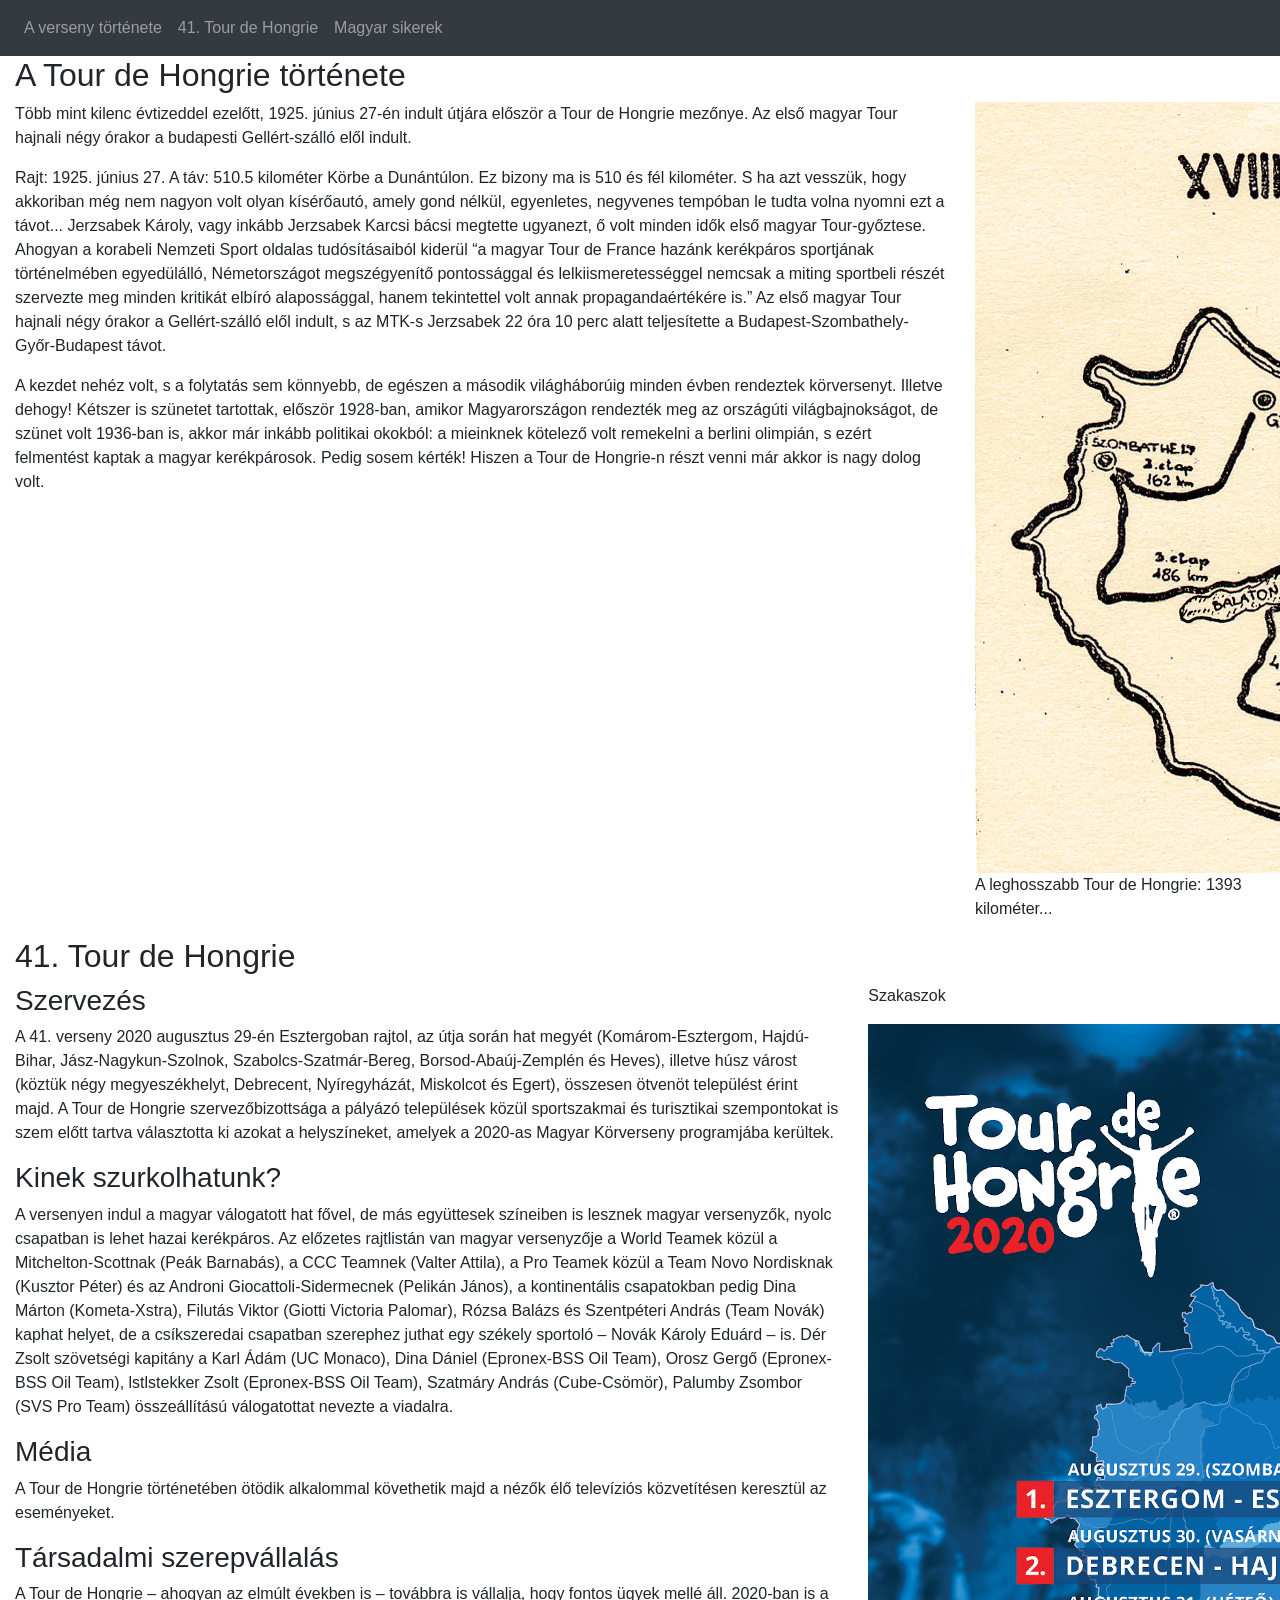
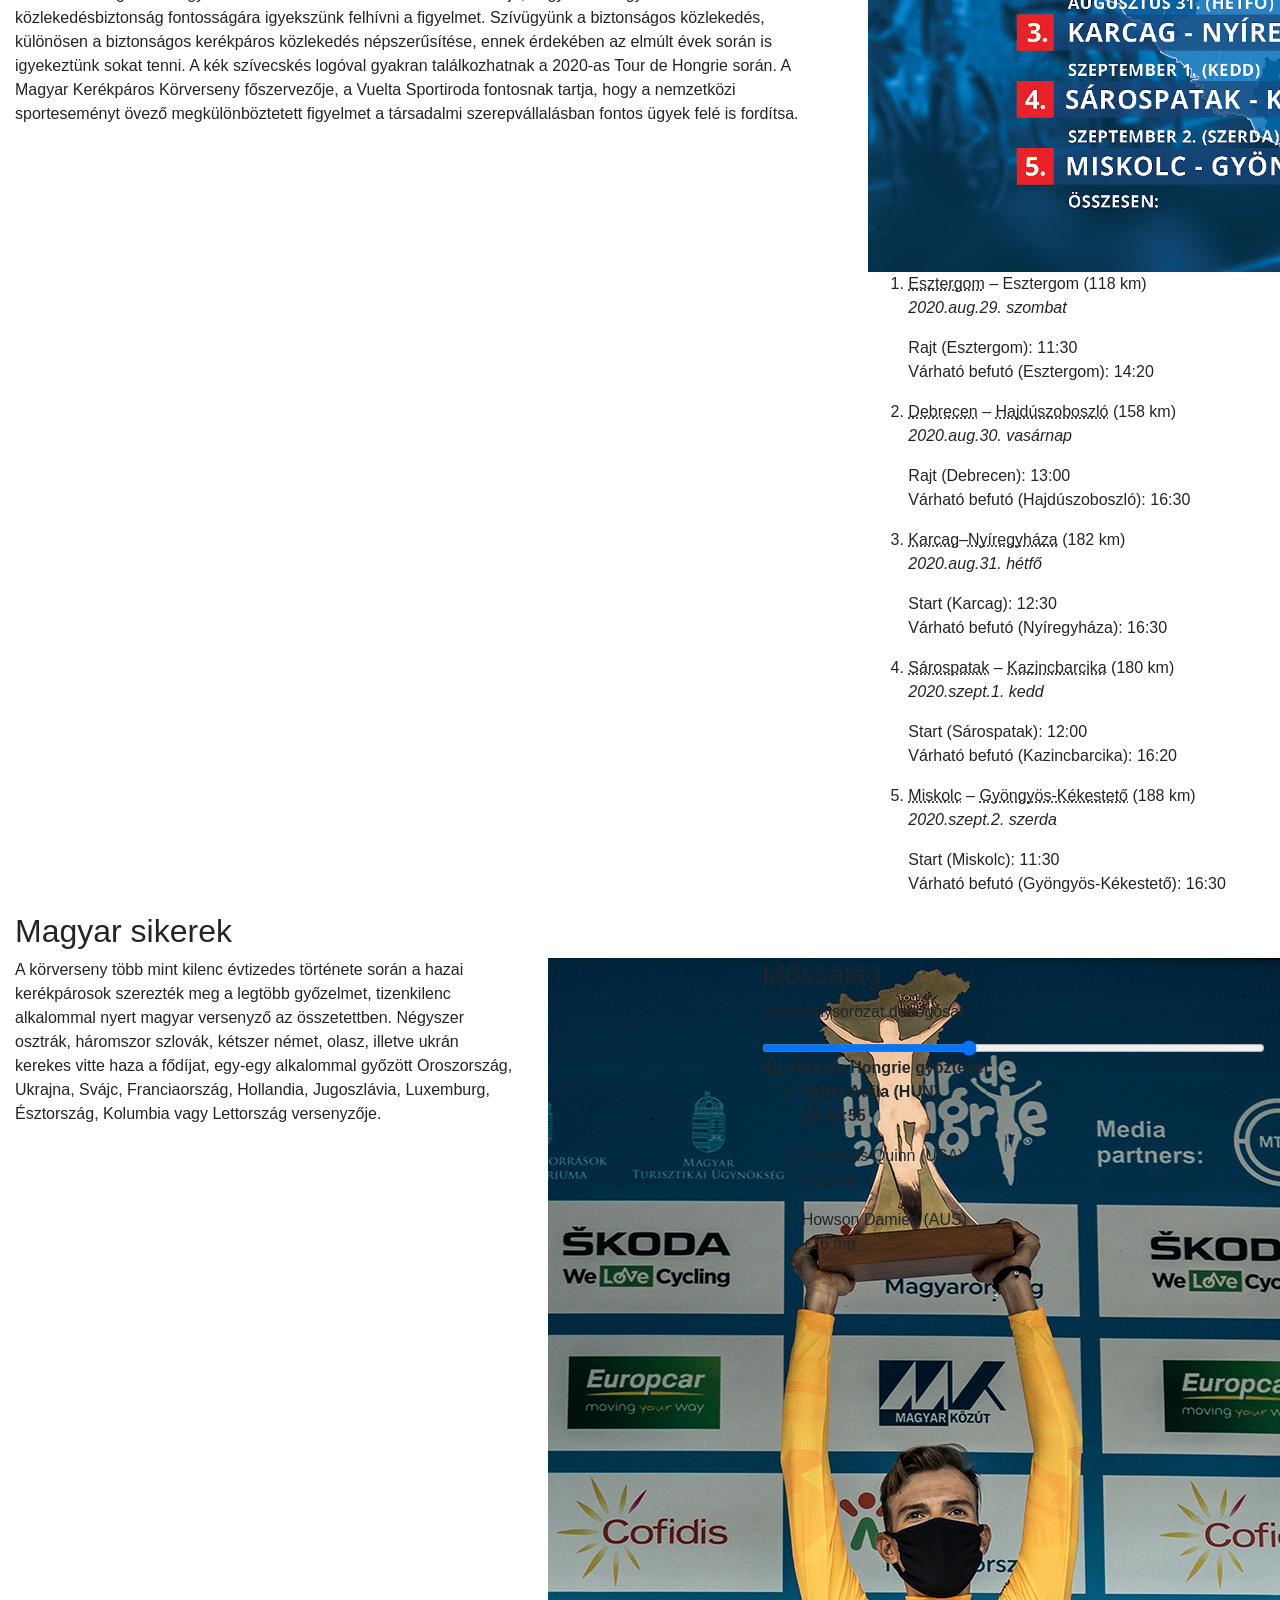
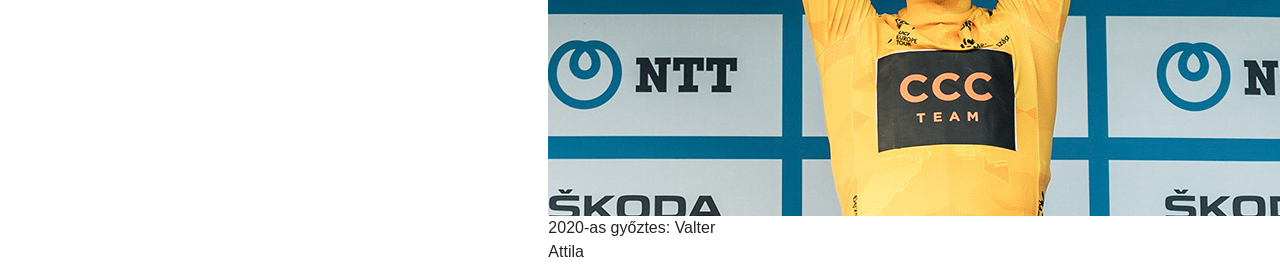
==== tourdehongrie.html @ 37aa9d4c "init" ====
<!DOCTYPE html>
<html>
<head>
  <meta name="viewport" content="width=device-width, initial-scale=1">
  <link rel="stylesheet" href="bootstrap.min.css">
  <script src="jquery.min.js"></script>
  <script src="popper.min.js"></script>
  <script src="bootstrap.min.js"></script>  
</head>

<body>
<nav class="navbar navbar-expand-sm bg-dark navbar-dark sticky-top">
  <ul class="navbar-nav">
    <li class="nav-item">
      <a class="nav-link" href="#tortenet">A verseny története</a>
    </li>
    <li class="nav-item">
      <a class="nav-link" href="#ev2020">41. Tour de Hongrie</a>
    </li>
    <li class="nav-item">
      <a class="nav-link" href="#sikereink">Magyar sikerek</a>
    </li> 
  </ul>
</nav>

<div class="container-fluid">
  <h2 class="display-5" id="tortenet">A Tour de Hongrie története</h2>
  <div class="row">    
    <div class="col-lg-8 col-xl-9">      
      <p>Több mint kilenc évtizeddel ezelőtt, 1925. június 27-én indult útjára először a Tour de Hongrie mezőnye. Az első magyar Tour hajnali négy órakor a budapesti Gellért-szálló elől indult.</p>
      <p>Rajt: 1925. június 27. A táv: 510.5 kilométer Körbe a Dunántúlon. Ez bizony ma is 510 és fél kilométer. S ha azt vesszük, hogy akkoriban még nem nagyon volt olyan kísérőautó, amely gond nélkül, egyenletes, negyvenes tempóban le tudta volna nyomni ezt a távot... Jerzsabek Károly, vagy inkább Jerzsabek Karcsi bácsi megtette ugyanezt, ő volt minden idők első magyar Tour-győztese. Ahogyan a korabeli Nemzeti Sport oldalas tudósításaiból kiderül <q>a magyar Tour de France hazánk kerékpáros sportjának történelmében egyedülálló, Németországot megszégyenítő pontossággal és lelkiismeretességgel nemcsak a miting sportbeli részét szervezte meg minden kritikát elbíró alapossággal, hanem tekintettel volt annak propagandaértékére is.</q> Az első magyar Tour hajnali négy órakor a Gellért-szálló elől indult, s az MTK-s Jerzsabek 22 óra 10 perc alatt teljesítette a Budapest-Szombathely-Győr-Budapest távot.</p>
      <p>A kezdet nehéz volt, s a folytatás sem könnyebb, de egészen a második világháborúig minden évben rendeztek körversenyt. Illetve dehogy! Kétszer is szünetet tartottak, először 1928-ban, amikor Magyarországon rendezték meg az országúti világbajnokságot, de szünet volt 1936-ban is, akkor már inkább politikai okokból: a mieinknek kötelező volt remekelni a berlini olimpián, s ezért felmentést kaptak a magyar kerékpárosok. Pedig sosem kérték! Hiszen a Tour de Hongrie-n részt venni már akkor is nagy dolog volt.</p>
    </div>
    <div class="col-lg-4 col-xl-3">
      <img src="kepek/1962.jpg" class="kiskep" alt="A leghosszabb verseny útvonala" title="A leghosszabb verseny útvonala">
      <p class="kepfelirat">A leghosszabb Tour de Hongrie: 1393 kilométer...</p>
      <!--Kép helye-->
    </div>
  </div>
  
  <h2 class="display-5" id="ev2020">41. Tour de Hongrie</h2>
  <div class="row">  
    <div class="col-lg-7 col-xl-8">
      <h3>Szervezés</h3>
      <p>A 41. verseny 2020 augusztus 29-én Esztergoban rajtol, az útja során hat megyét (Komárom-Esztergom, Hajdú-Bihar, Jász-Nagykun-Szolnok, Szabolcs-Szatmár-Bereg, Borsod-Abaúj-Zemplén és Heves), illetve húsz várost (köztük négy megyeszékhelyt, Debrecent, Nyíregyházát, Miskolcot és Egert), összesen ötvenöt települést érint majd. A Tour de Hongrie szervezőbizottsága a pályázó települések közül sportszakmai és turisztikai szempontokat is szem előtt tartva választotta ki azokat a helyszíneket, amelyek a 2020-as Magyar Körverseny programjába kerültek.</p>
      <h3>Kinek szurkolhatunk?</h3>
      <p>A versenyen indul a magyar válogatott hat fővel, de más együttesek színeiben is lesznek magyar versenyzők, nyolc csapatban is lehet hazai kerékpáros. Az előzetes rajtlistán van magyar versenyzője a World Teamek közül a Mitchelton-Scottnak (Peák Barnabás), a CCC Teamnek (Valter Attila), a Pro Teamek közül a Team Novo Nordisknak (Kusztor Péter) és az Androni Giocattoli-Sidermecnek (Pelikán János), a kontinentális csapatokban pedig Dina Márton (Kometa-Xstra), Filutás Viktor (Giotti Victoria Palomar), Rózsa Balázs és Szentpéteri András (Team Novák) kaphat helyet, de a csíkszeredai csapatban szerephez juthat egy székely sportoló – Novák Károly Eduárd – is. Dér Zsolt szövetségi kapitány a Karl Ádám (UC Monaco), Dina Dániel (Epronex-BSS Oil Team), Orosz Gergő (Epronex-BSS Oil Team), lstlstekker Zsolt (Epronex-BSS Oil Team), Szatmáry András (Cube-Csömör), Palumby Zsombor (SVS Pro Team) összeállítású válogatottat nevezte a viadalra.</p>
      <h3>Média</h3>
      <p>A Tour de Hongrie történetében ötödik alkalommal követhetik majd a nézők élő televíziós közvetítésen keresztül az eseményeket.</p>
      <!--A versenysorozat YouTube csatornáján évekre visszamenőleg számos videó megtekinthető az érdeklődők és a nosztalgiára vágyók számára.-->
      <h3>Társadalmi szerepvállalás</h3>
      <p>A Tour de Hongrie – ahogyan az elmúlt években is – továbbra is vállalja, hogy fontos ügyek mellé áll. 2020-ban is a közlekedésbiztonság fontosságára igyekszünk felhívni a figyelmet. Szívügyünk a biztonságos közlekedés, különösen a biztonságos kerékpáros közlekedés népszerűsítése, ennek érdekében az elmúlt évek során is igyekeztünk sokat tenni. A kék szívecskés logóval gyakran találkozhatnak a 2020-as Tour de Hongrie során. A Magyar Kerékpáros Körverseny főszervezője, a Vuelta Sportiroda fontosnak tartja, hogy a nemzetközi sporteseményt övező megkülönböztetett figyelmet a társadalmi szerepvállalásban fontos ügyek felé is fordítsa.</p>      
    </div>    
    <div class="col-lg-5 col-xl-4">
      <p>Szakaszok</p>
      <img src="kepek/2020szakaszok.jpg" class="kiskep" alt="A 2020-as verseny szakaszai" title="A 2020-as verseny szakaszai">
      <ol class="szakasz">
        <li>
          <p><abbr title="Esztergom az Árpád kori Magyarország fővárosa, Szent István szülővárosa, a magyar katolikus egyház központja, Esztergom napjainkban a turizmus egyik fontos célpontja. Tavaly új helyszín volt a Tour de Hongrie történetében, hiszen a Magyar Kerékpáros Körverseny mezőnye korábban még sosem járt a Duna parti városban. Akkor az olasz Manuel Belletti ünnepelt szakaszgyőzelmet a Bazilika előtt, 2020-ban innen rajtol a 41. Tour de Hongrie.">Esztergom</abbr> – Esztergom (118 km)<br>
          <i>2020.aug.29. szombat</i></p>
          <p>Rajt (Esztergom): 11:30<br>
          Várható befutó (Esztergom): 14:20</p>
        </li>
        <li>
          <p><abbr title="Több mint két évtizednyi szünet után tér vissza a Tour de Hongrie a Cívis városba, pedig Debrecen mindig is fontos állomása volt a Magyar Körversenynek: először kilencvennégy esztendeje, 1926-ban ért itt célba a mezőny, s az esemény története során már huszonnégy alkalommal volt rajt vagy befutó helyszíne az ország második legnépesebb települése.">Debrecen</abbr> – <abbr title="A városban – amely a kereskedelmi szálláshelyeken eltöltött vendégéjszakák tekintetében hazánk harmadik legnépszerűbb települése – korábban is fontos közlekedési eszköz volt a kerékpár, de az elmúlt két évben már befutó házigazdája volt Magyarország legnagyobb termálvizű fürdőhelye: 2018-ban az ukrán Bratascsuk, tavaly a cseh Kankovsky emelhette a magasba a karjait Hajdúszoboszlón.">Hajdúszoboszló</abbr> (158 km)<br>
          <i>2020.aug.30. vasárnap</i></p>
          <p>Rajt (Debrecen): 13:00<br>
          Várható befutó (Hajdúszoboszló): 16:30</p>
        </li>
        <li>
          <p><abbr title="Karcag, a Nagykunság fővárosa nagyon büszke hagyományaira – a múlt értékeit nemcsak őrzik, hanem együtt is élnek velük. A Tour de Hongrie jó lehetőség arra, hogy a karcagiak megmutassák magukat a világnak. A város már kilencedik alkalommal lesz induló vagy érkező állomása a Magyar Körversenynek.">Karcag</abbr>–<abbr title="Huszonöt esztendeje, 1995-ben járt legutóbb Nyíregyházán a Tour de Hongrie mezőnye: a rendszerváltás utáni harmadik Magyar Körversenyen az orosz Szergej Ivanov viselte a szabolcsi fővárosban is az összetett legjobbjának járó színes mezt – amely akkoriban a főszponzor miatt pirosban pompázott. Nyíregyháza eddig öt alkalommal volt a Tour rajt vagy célállomása.">Nyíregyháza</abbr> (182 km)<br>
          <i>2020.aug.31. hétfő</i></p>
          <p>Start (Karcag): 12:30<br>
          Várható befutó (Nyíregyháza): 16:30</p>
        </li>
        <li>
          <p><abbr title="Már több alkalommal is áthaladt Sárospatakon a Tour de Hongrie színes karavánja, de a rangos észak-magyarországi iskolaváros először lesz a Magyar Körverseny rajtjának házigazdája. A Bodrog-parti város történelmi nevezetességeivel méltó hátteret ad majd a nemzetközi kerékpárverseny harmadik szakaszának megkezdéséhez.">Sárospatak</abbr> – <abbr title="Kazincbarcikán 2006-ban és 2007-ben is megfordult a Magyar Körverseny mezőnye, 2018-ban pedig igen fontos helyszín volt a Tour de Hongrie történetében, a mezőny a színek városában fejezte be a Magyar Körversenyt. A szakaszgyőzelmet a német Holler szerezte meg, s itt húzhatta fel végleg a sárga trikót az olasz Manuel Belletti. Tavaly a Kazincbarcikáról rajtoló szakaszon magyar győztest avattak, Lovassy Krisztián személyében.">Kazincbarcika</abbr> (180 km)<br>
          <i>2020.szept.1. kedd</i></p>
          <p>Start (Sárospatak): 12:00<br>
          Várható befutó (Kazincbarcika): 16:20</p>
        </li>
        <li>
          <p><abbr title="A borsodi főváros a Tour de Hongrie történetében rögtön Budapestet követi: kilenc évtized alatt összesen harminckét alkalommal volt rajt vagy befutó helyszíne Miskolc! Először 1926-ban járt itt a Magyar Körverseny mezőnye, a jubileumi, harmincadik látogatásra 2017-ben került sor. Tavaly a későbbi összetett győztes, a lett Krists Neilands diadalát ünnepelhette a miskolci közönség.">Miskolc</abbr> – <abbr title="A Tour de Hongrie történetében tizedszer lesz hegyibefutó, de először ér véget a viadal hazánk legmagasabb pontján, a Kékestetőn. A hegytetőig vezető, nagyjából tizennyolc kilométer hosszú, helyenként tíz százalékot is meghaladó meredekségű emelkedő szinte minden alkalommal döntő befolyással bírt az összetett verseny végeredményére, tavaly is itt védte meg sárga trikóját Neilands két remeklő magyar fiatal, Dina Márton és Valter Attila előtt.">Gyöngyös-Kékestető</abbr> (188 km)<br>
          <i>2020.szept.2. szerda</i></p>
          <p>Start (Miskolc): 11:30<br>
          Várható befutó (Gyöngyös-Kékestető): 16:30</p>
        </li>
      </ol>
    </div>    
  </div>

  <h2 class="display-5" id="sikereink">Magyar sikerek</h2> 
  <div class="row">  
    <div class="col-lg-5">
      <p>A körverseny több mint kilenc évtizedes története során a hazai kerékpárosok szerezték meg a legtöbb győzelmet, tizenkilenc alkalommal nyert magyar versenyző az összetettben. Négyszer osztrák, háromszor szlovák, kétszer német, olasz, illetve ukrán kerekes vitte haza a fődíjat, egy-egy alkalommal győzött Oroszország, Ukrajna, Svájc, Franciaország, Hollandia, Jugoszlávia, Luxemburg, Észtország,  Kolumbia vagy Lettország versenyzője.</p>
    </div>
    <div class="col-lg-2">
      <img src="kepek/cimvedo2020.jpg" class="kiskep" alt="Valter Attila címvédő" title="Valter Attila címvédő">
      <p class="kepfelirat">2020-as győztes: Valter Attila</p>
    </div>
    <div class="col-lg-5">
      <h3>Időszalag</h3>
      <form>
        <p>A versenysorozat dobogósai:</p>
        <input type="range" class="form-control-range" id="verseny" value="41">
        <strong><span id="sorszam">41</span>. Tour de Hongrie győztesei:</strong>
        <ol>
          <li><p id="hely1"><strong>Valter Attila (HUN)<br>18:45:55</strong></p></li>
          <li><p id="hely2">Simmons Quinn (USA)<br>+12 mp</p></li>
          <li><p id="hely3">Howson Damien (AUS)<br>+16 mp</p></li>          
        </ol>
      </form>
    </div>    
  </div>

</div>
</body>
</html>

<!-- https://www.youtube.com/channel/UCLsCl72oY5PFU5-xiDWZCog -->
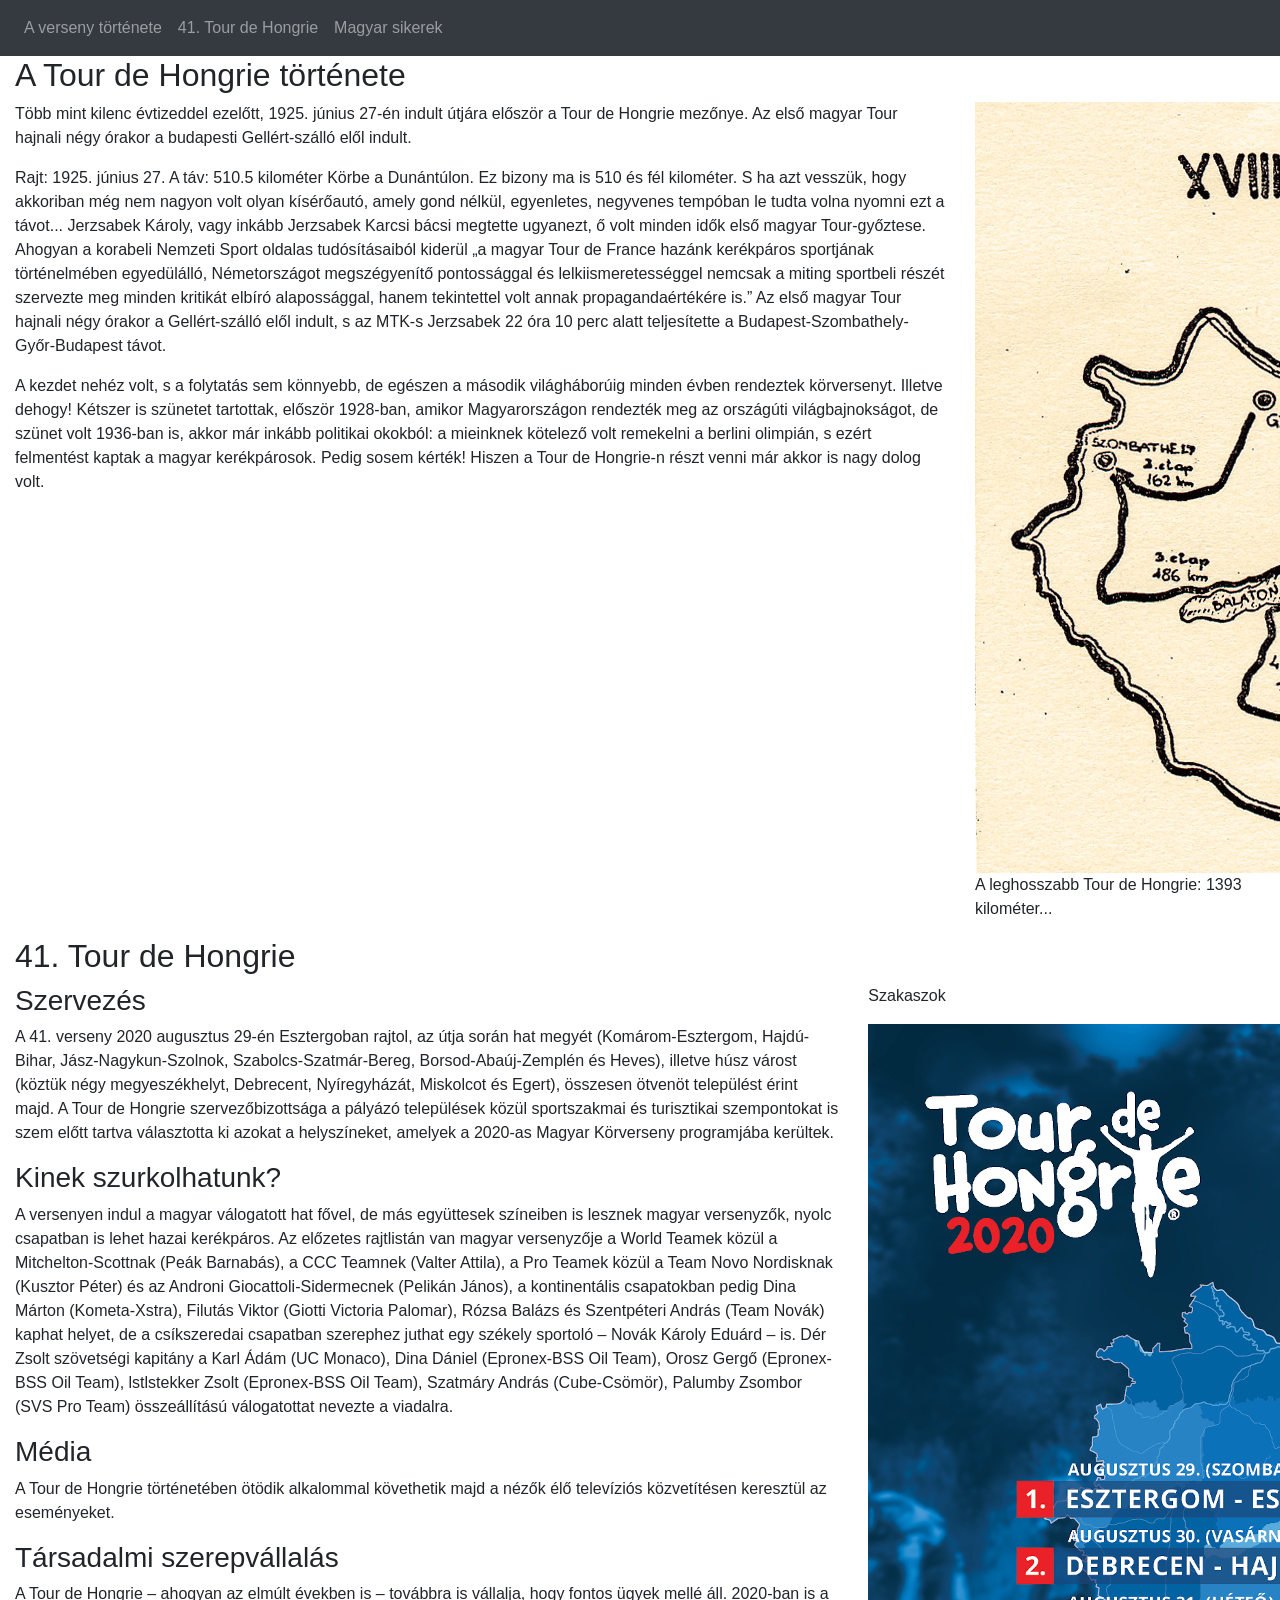
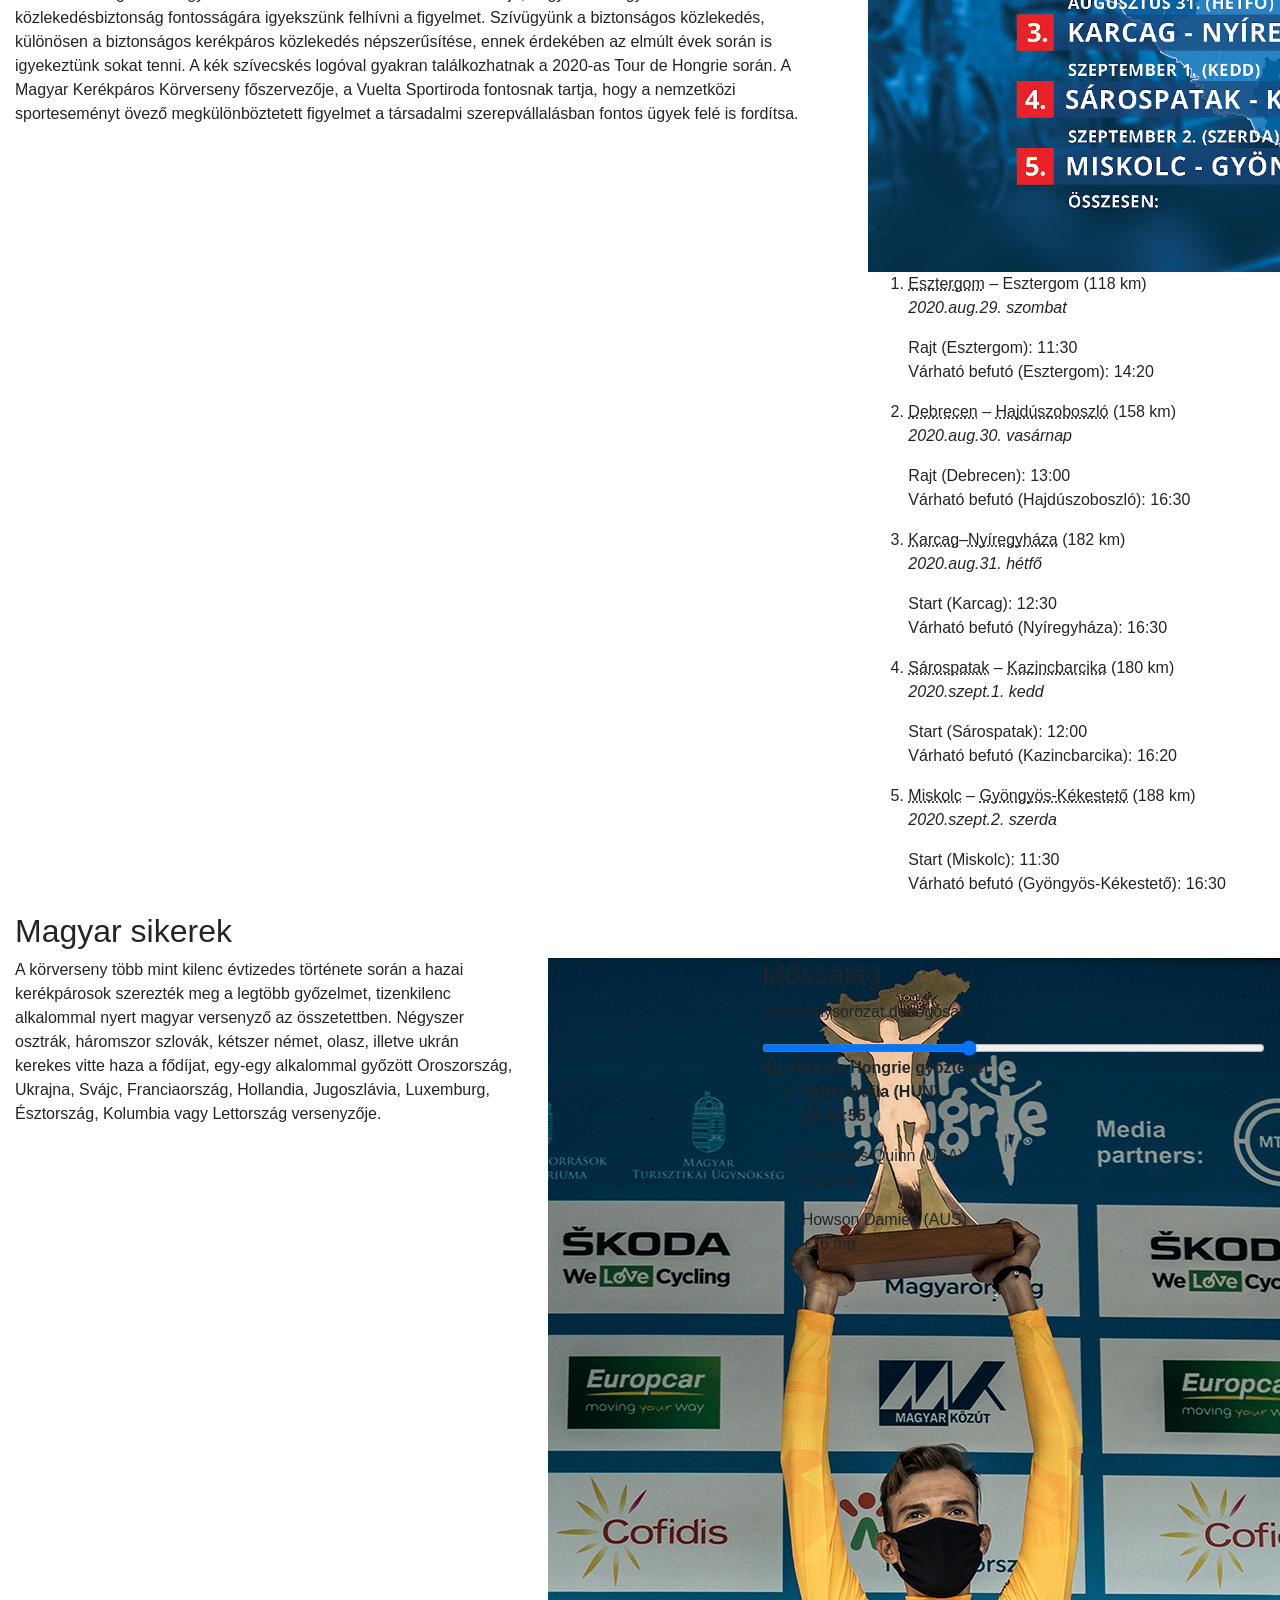
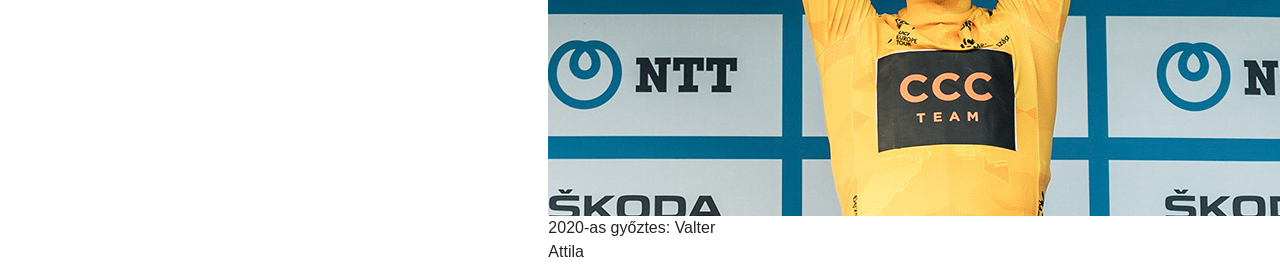
==== commit 9f0755f4: "1." ====
--- a/tourdehongrie.html
+++ b/tourdehongrie.html
@@ -1,11 +1,13 @@
 <!DOCTYPE html>
-<html>
+<html lang="hu">
 <head>
+  <meta charset="UTF-8">
   <meta name="viewport" content="width=device-width, initial-scale=1">
   <link rel="stylesheet" href="bootstrap.min.css">
   <script src="jquery.min.js"></script>
   <script src="popper.min.js"></script>
-  <script src="bootstrap.min.js"></script>  
+  <script src="bootstrap.min.js"></script>
+  <title>Tour de Hongrie</title>  
 </head>
 
 <body>
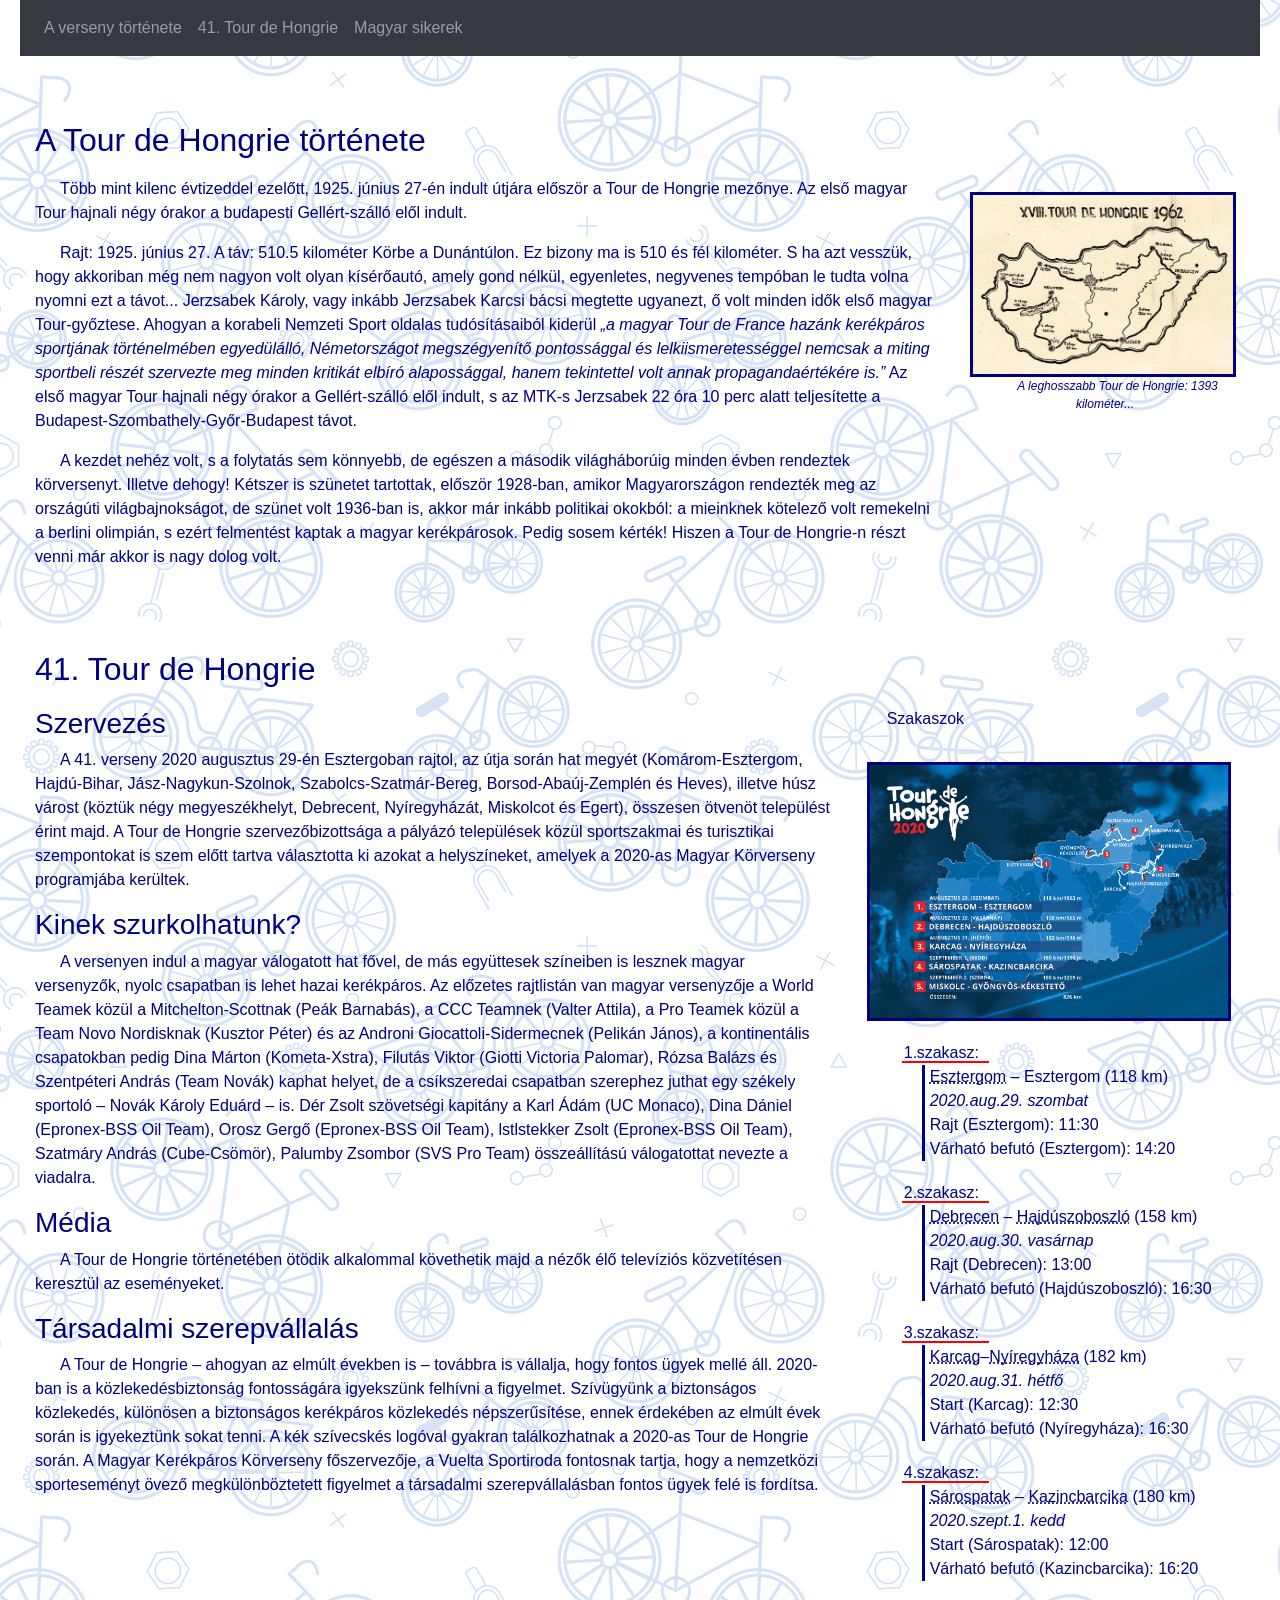
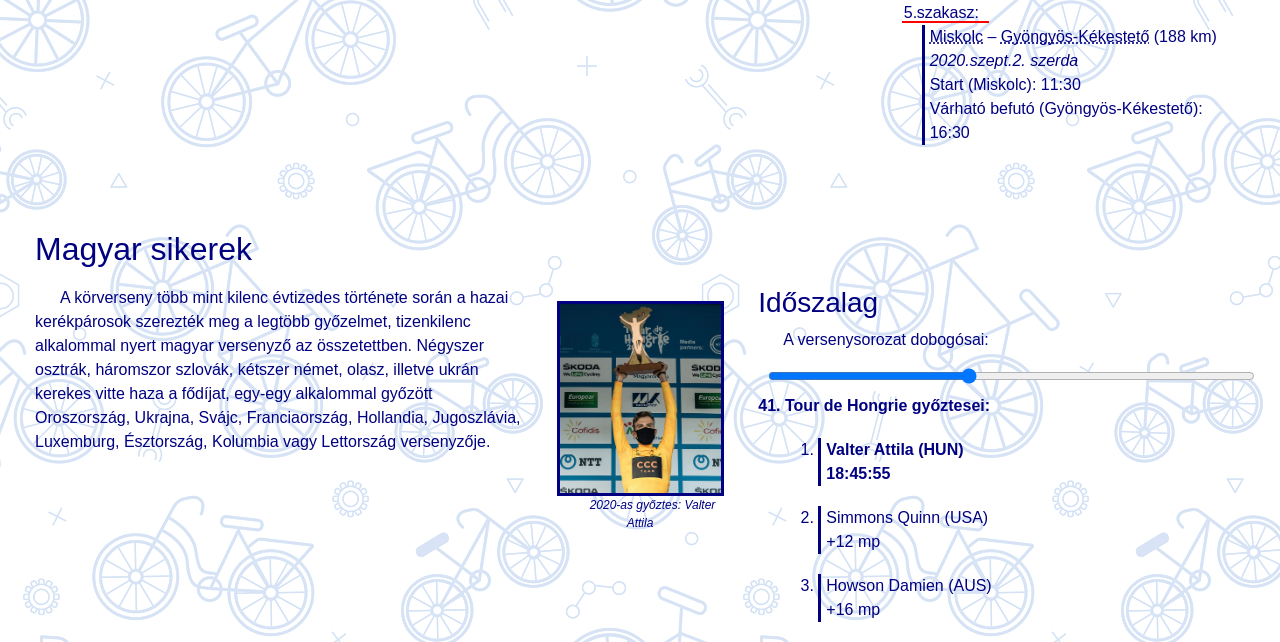
==== commit a65cff57: "2." ====
--- a/tourdehongrie.html
+++ b/tourdehongrie.html
@@ -4,9 +4,11 @@
   <meta charset="UTF-8">
   <meta name="viewport" content="width=device-width, initial-scale=1">
   <link rel="stylesheet" href="bootstrap.min.css">
+  <link rel="stylesheet" href="tdh.css">
   <script src="jquery.min.js"></script>
   <script src="popper.min.js"></script>
   <script src="bootstrap.min.js"></script>
+  <script src="tdh.js"></script>
   <title>Tour de Hongrie</title>  
 </head>
 
--- a/tdh.css
+++ b/tdh.css
@@ -0,0 +1,79 @@
+body{
+    margin: 0px 20px;
+    color: navy;
+    background-image: url('kepek/hatter1.png');
+}
+
+h2{
+    padding: 65px 0px 10px;
+}
+
+p{
+    text-indent: 25px;
+}
+
+li p{
+    text-indent: 0px;
+    padding: 0px;
+    margin: 10px 15px;
+}
+
+.kiskep  {
+    max-width: 95%;
+    padding: 0px;
+    margin: 15px 5px 0px;
+    border: 3px solid navy;
+}
+
+.kepfelirat{
+    font-size: 75%;
+    font-style: italic;
+    padding: 0px;
+    margin: 0px 5px 10px;
+    text-align: center;
+}
+
+ol {
+    margin: 15px 0px;
+}
+
+ol li {
+    margin: 20px;
+}
+
+ol li p{
+    border-left: 3px solid navy;
+    padding: 0px 5px;
+    margin: 0px;
+}
+
+ol.szakasz li:before {
+    content: 'szakasz: ';
+    counter-increment: item;
+    margin-left: -20px;
+    padding-left: 15px;
+    padding-right: 10px;
+    border-bottom: 2px solid red;
+    padding-top: 50px;
+}
+
+ol.helyezes li:before {
+    content: 'hely: ';
+    counter-increment: item;
+    margin-left: -20px;
+    padding-left: 20px;
+    padding-right: 10px;
+    padding-top: 10px;
+}
+
+input[type=range]{
+    margin: 10px;
+}
+
+.row{
+    border-radius: 50px;
+}
+
+q{
+    font-style: italic;
+}
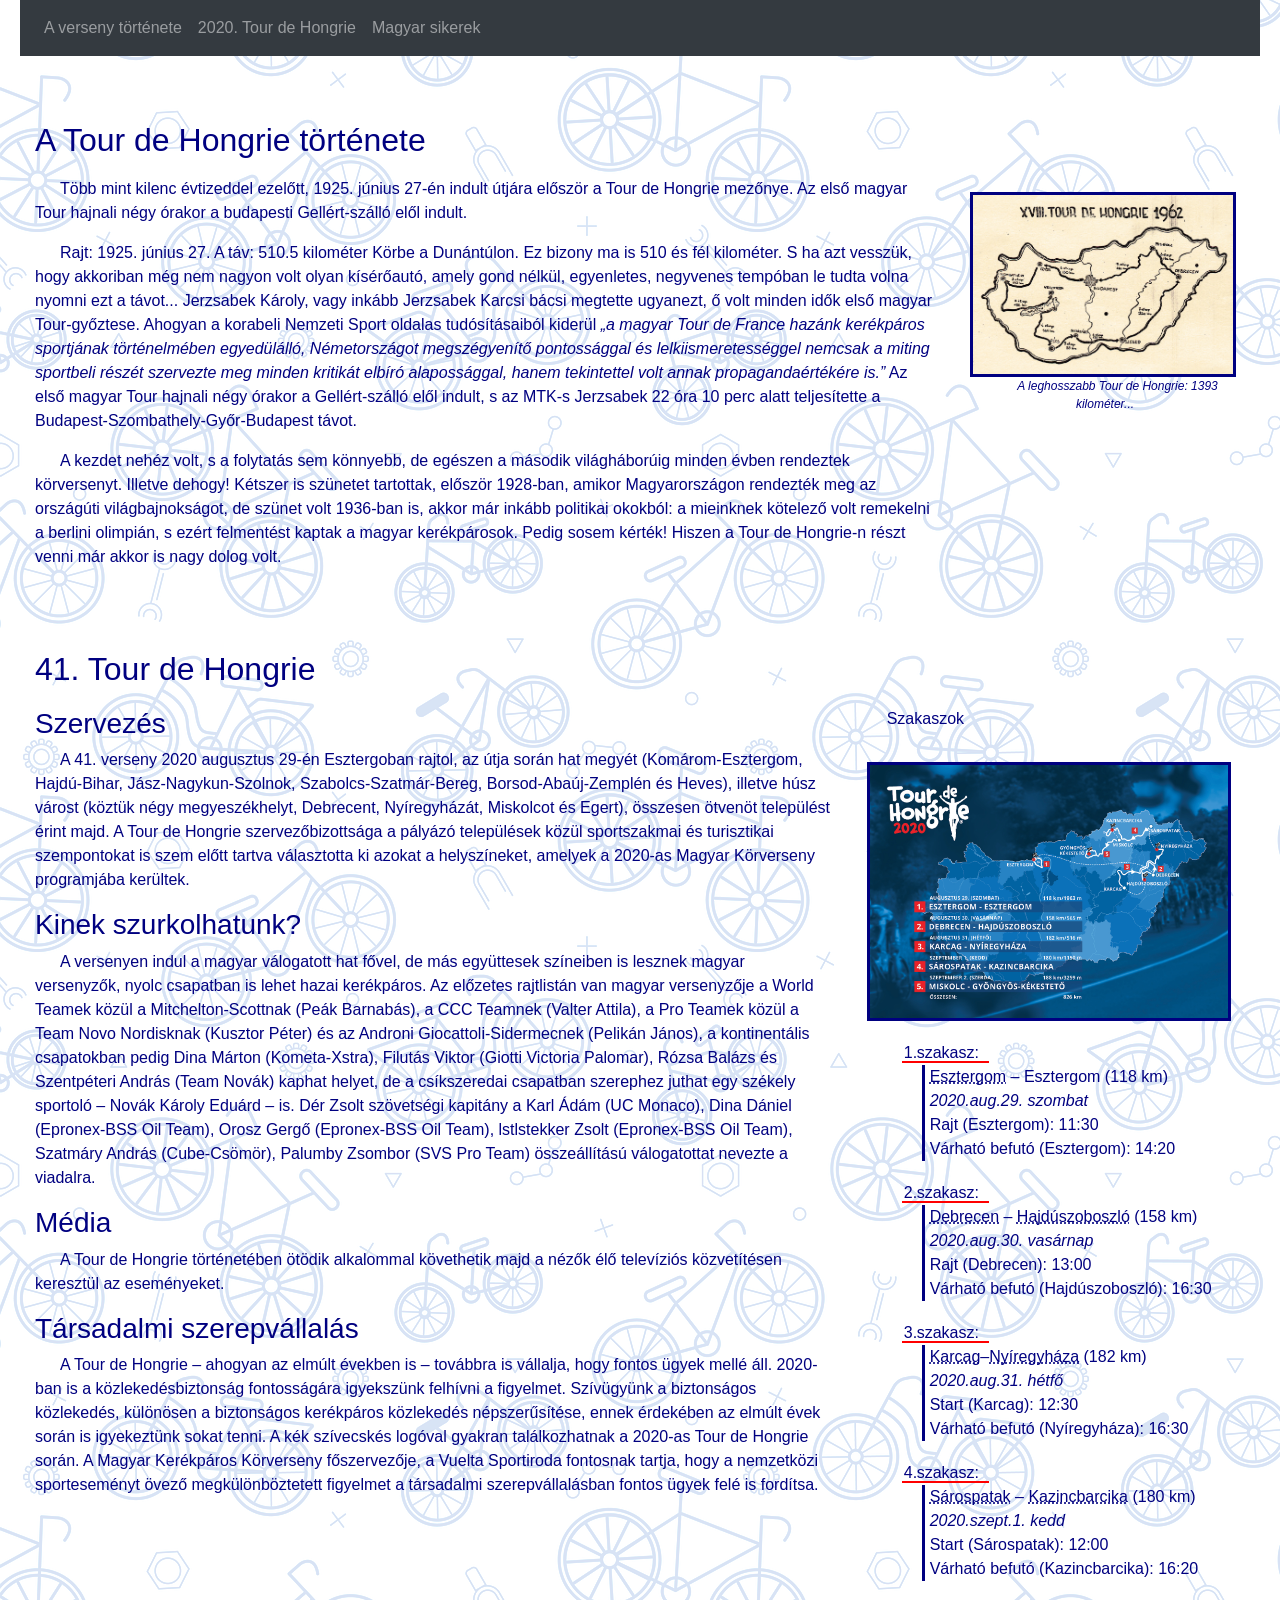
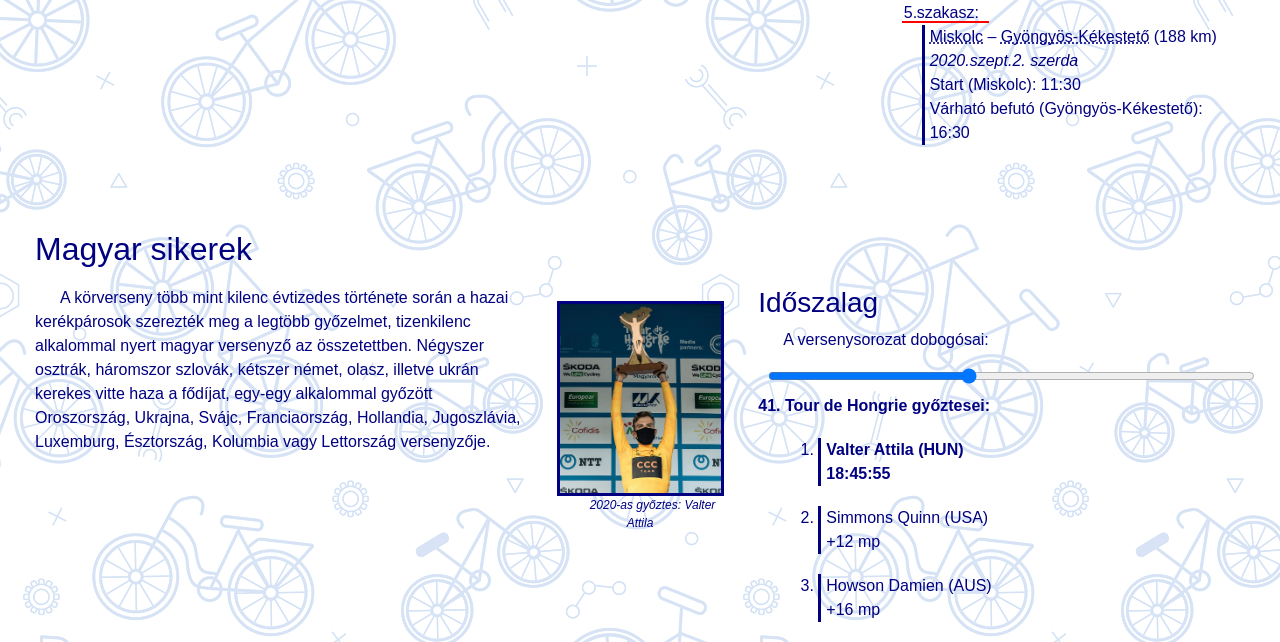
==== commit 294d7703: "3." ====
--- a/tourdehongrie.html
+++ b/tourdehongrie.html
@@ -19,7 +19,7 @@
       <a class="nav-link" href="#tortenet">A verseny története</a>
     </li>
     <li class="nav-item">
-      <a class="nav-link" href="#ev2020">41. Tour de Hongrie</a>
+      <a class="nav-link" href="#ev2020">2020. Tour de Hongrie</a>
     </li>
     <li class="nav-item">
       <a class="nav-link" href="#sikereink">Magyar sikerek</a>
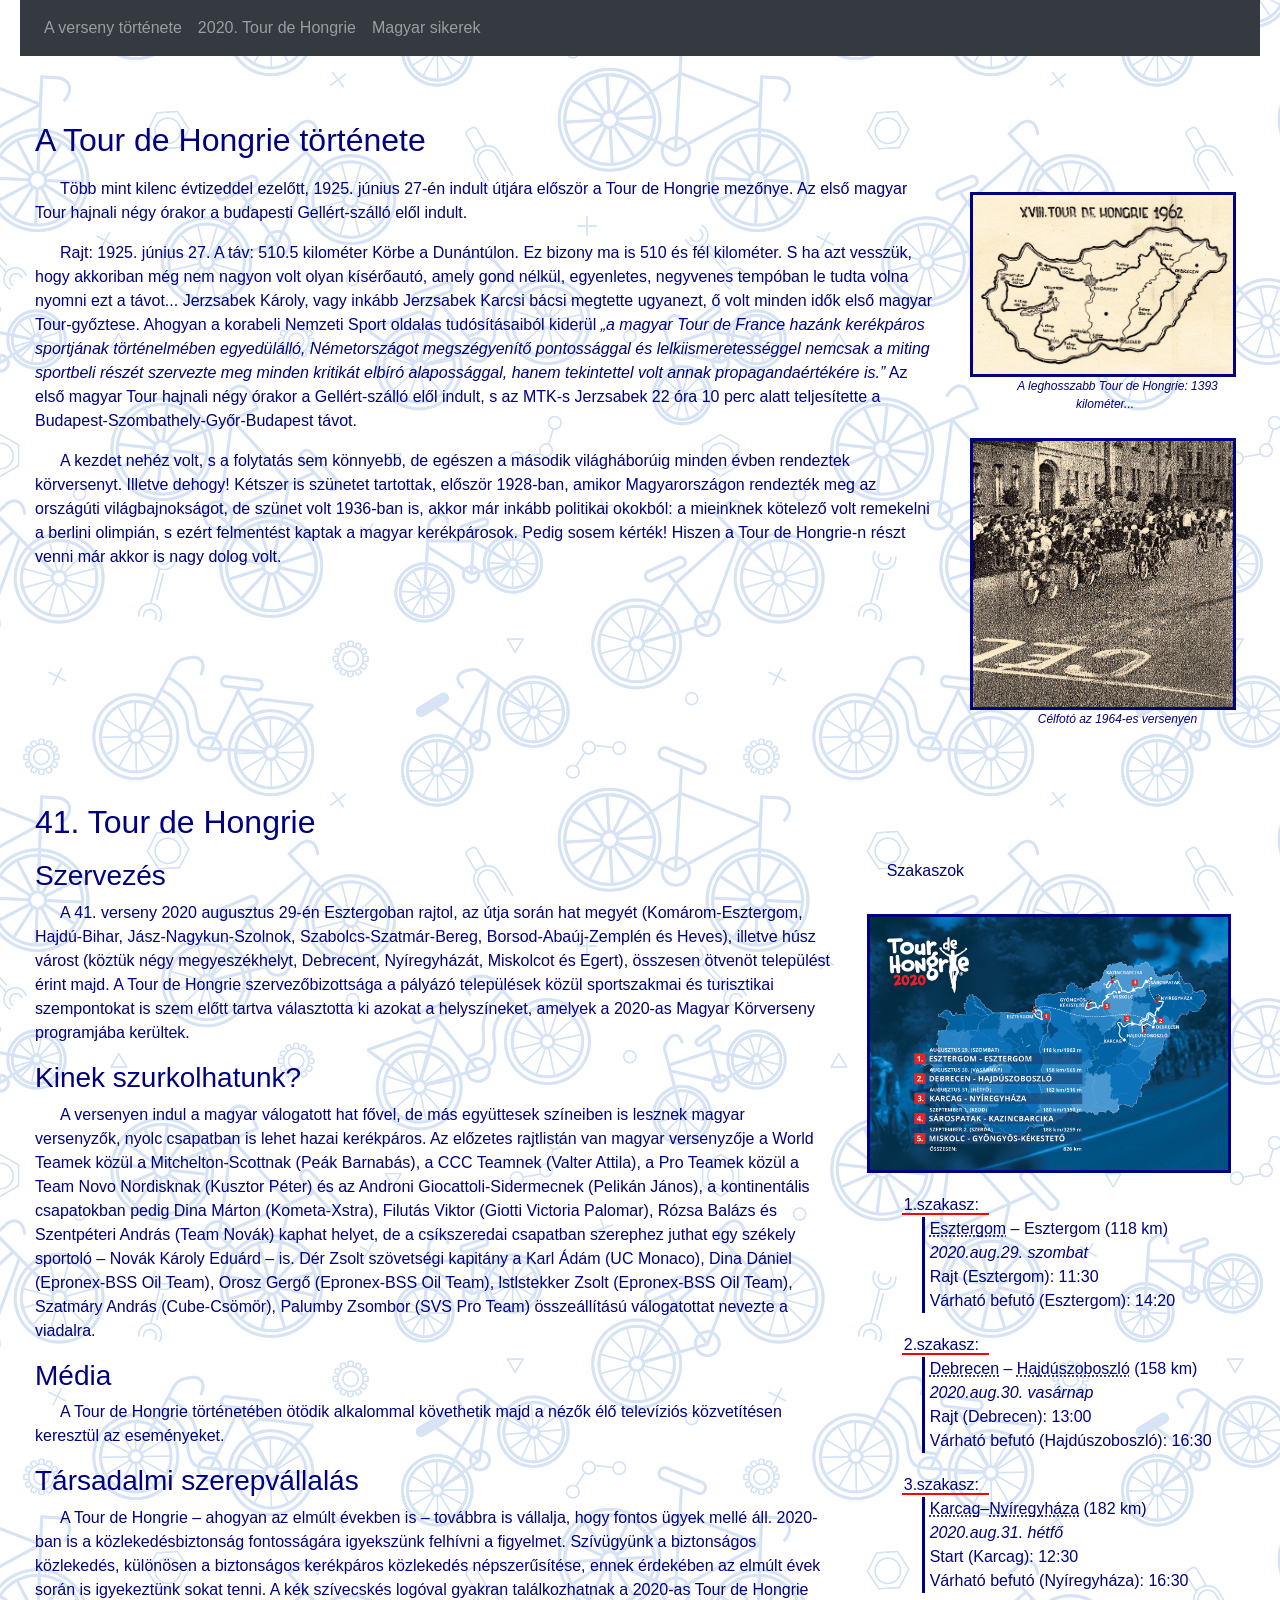
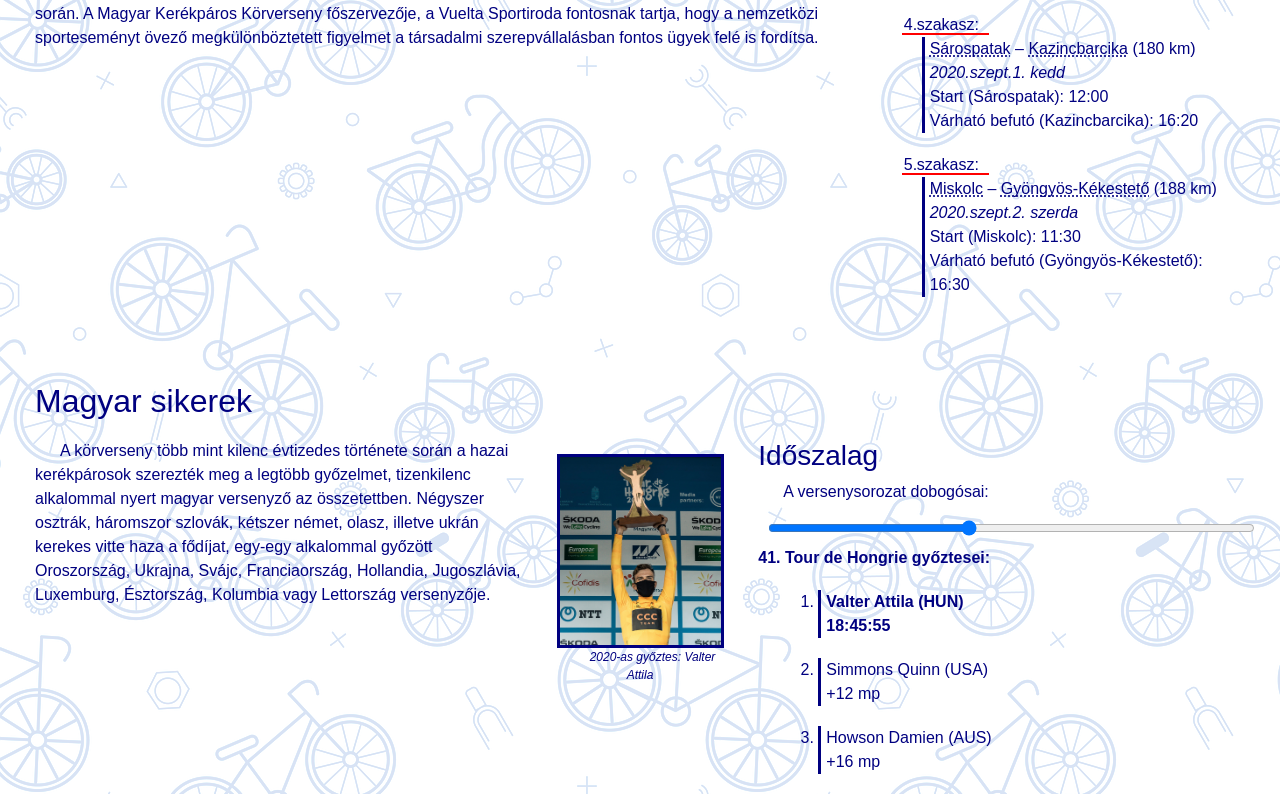
==== commit 542dc0e5: "4." ====
--- a/tourdehongrie.html
+++ b/tourdehongrie.html
@@ -38,7 +38,8 @@
     <div class="col-lg-4 col-xl-3">
       <img src="kepek/1962.jpg" class="kiskep" alt="A leghosszabb verseny útvonala" title="A leghosszabb verseny útvonala">
       <p class="kepfelirat">A leghosszabb Tour de Hongrie: 1393 kilométer...</p>
-      <!--Kép helye-->
+      <img src="kepek/cel1964.jpg" alt="Befutó 1964-ben" title="Befutó 1964-ben" class="kiskep">
+      <p class="kepfelirat">Célfotó az 1964-es versenyen</p>
     </div>
   </div>
   
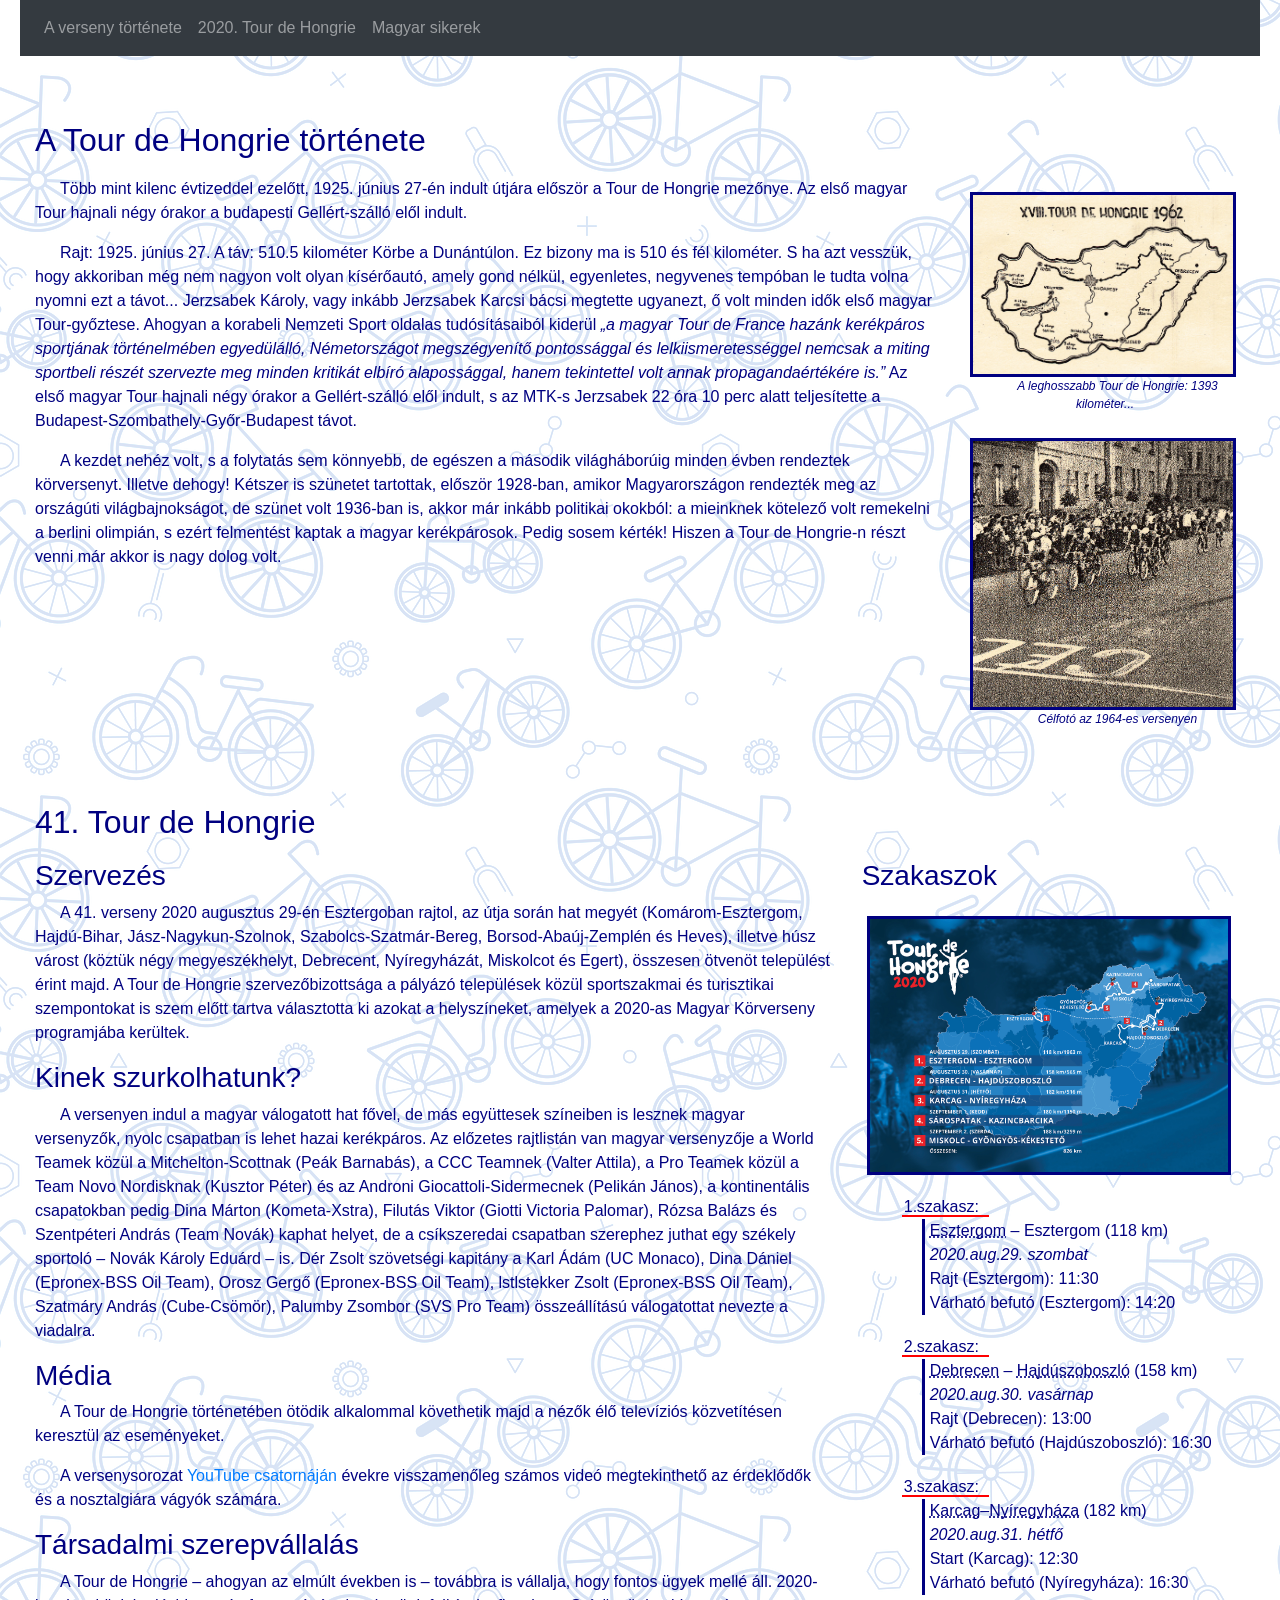
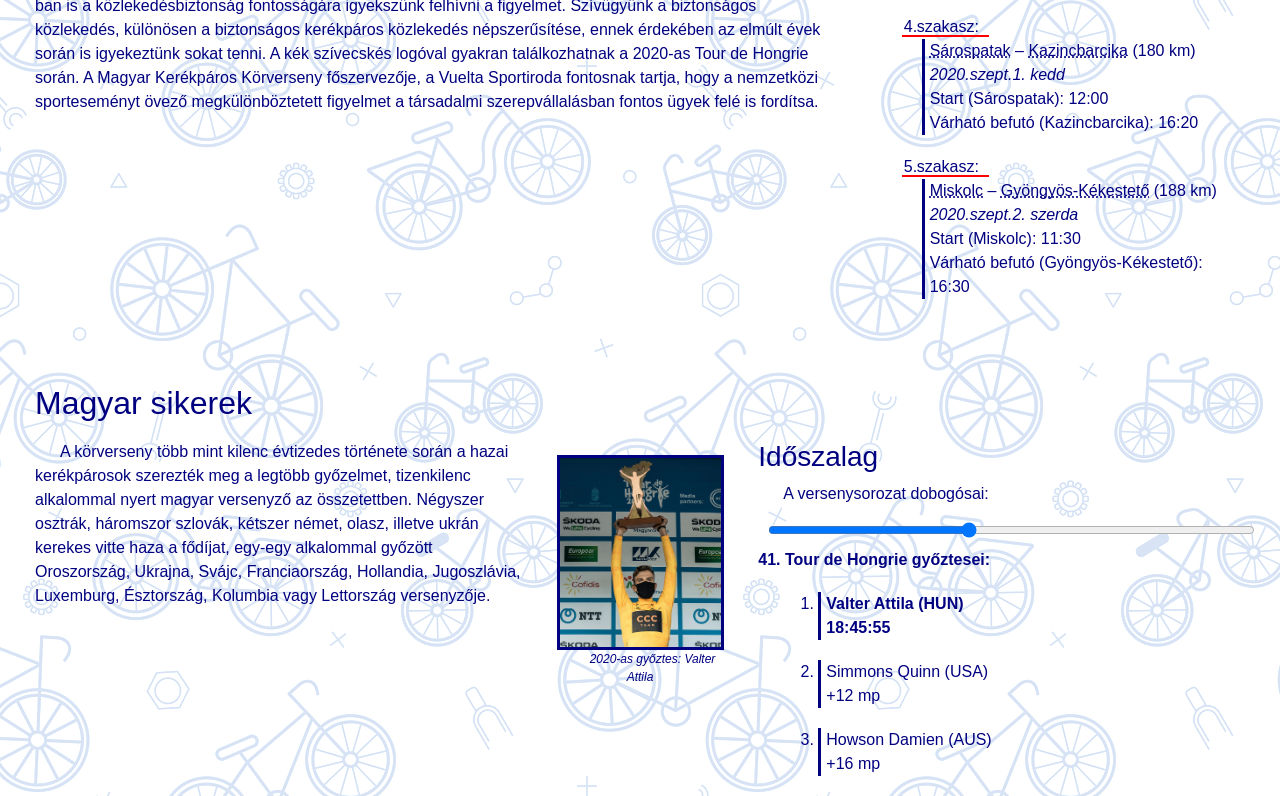
==== commit 93b5f6b4: "5." ====
--- a/tourdehongrie.html
+++ b/tourdehongrie.html
@@ -52,12 +52,12 @@
       <p>A versenyen indul a magyar válogatott hat fővel, de más együttesek színeiben is lesznek magyar versenyzők, nyolc csapatban is lehet hazai kerékpáros. Az előzetes rajtlistán van magyar versenyzője a World Teamek közül a Mitchelton-Scottnak (Peák Barnabás), a CCC Teamnek (Valter Attila), a Pro Teamek közül a Team Novo Nordisknak (Kusztor Péter) és az Androni Giocattoli-Sidermecnek (Pelikán János), a kontinentális csapatokban pedig Dina Márton (Kometa-Xstra), Filutás Viktor (Giotti Victoria Palomar), Rózsa Balázs és Szentpéteri András (Team Novák) kaphat helyet, de a csíkszeredai csapatban szerephez juthat egy székely sportoló – Novák Károly Eduárd – is. Dér Zsolt szövetségi kapitány a Karl Ádám (UC Monaco), Dina Dániel (Epronex-BSS Oil Team), Orosz Gergő (Epronex-BSS Oil Team), lstlstekker Zsolt (Epronex-BSS Oil Team), Szatmáry András (Cube-Csömör), Palumby Zsombor (SVS Pro Team) összeállítású válogatottat nevezte a viadalra.</p>
       <h3>Média</h3>
       <p>A Tour de Hongrie történetében ötödik alkalommal követhetik majd a nézők élő televíziós közvetítésen keresztül az eseményeket.</p>
-      <!--A versenysorozat YouTube csatornáján évekre visszamenőleg számos videó megtekinthető az érdeklődők és a nosztalgiára vágyók számára.-->
+      <p>A versenysorozat <a href="https://www.youtube.com/channel/UCLsCl72oY5PFU5-xiDWZCog" target="_blank">YouTube csatornáján</a> évekre visszamenőleg számos videó megtekinthető az érdeklődők és a nosztalgiára vágyók számára.</p>
       <h3>Társadalmi szerepvállalás</h3>
       <p>A Tour de Hongrie – ahogyan az elmúlt években is – továbbra is vállalja, hogy fontos ügyek mellé áll. 2020-ban is a közlekedésbiztonság fontosságára igyekszünk felhívni a figyelmet. Szívügyünk a biztonságos közlekedés, különösen a biztonságos kerékpáros közlekedés népszerűsítése, ennek érdekében az elmúlt évek során is igyekeztünk sokat tenni. A kék szívecskés logóval gyakran találkozhatnak a 2020-as Tour de Hongrie során. A Magyar Kerékpáros Körverseny főszervezője, a Vuelta Sportiroda fontosnak tartja, hogy a nemzetközi sporteseményt övező megkülönböztetett figyelmet a társadalmi szerepvállalásban fontos ügyek felé is fordítsa.</p>      
     </div>    
     <div class="col-lg-5 col-xl-4">
-      <p>Szakaszok</p>
+      <h3>Szakaszok</h3>
       <img src="kepek/2020szakaszok.jpg" class="kiskep" alt="A 2020-as verseny szakaszai" title="A 2020-as verseny szakaszai">
       <ol class="szakasz">
         <li>
@@ -120,6 +120,4 @@
 
 </div>
 </body>
-</html>
-
-<!-- https://www.youtube.com/channel/UCLsCl72oY5PFU5-xiDWZCog -->+</html>
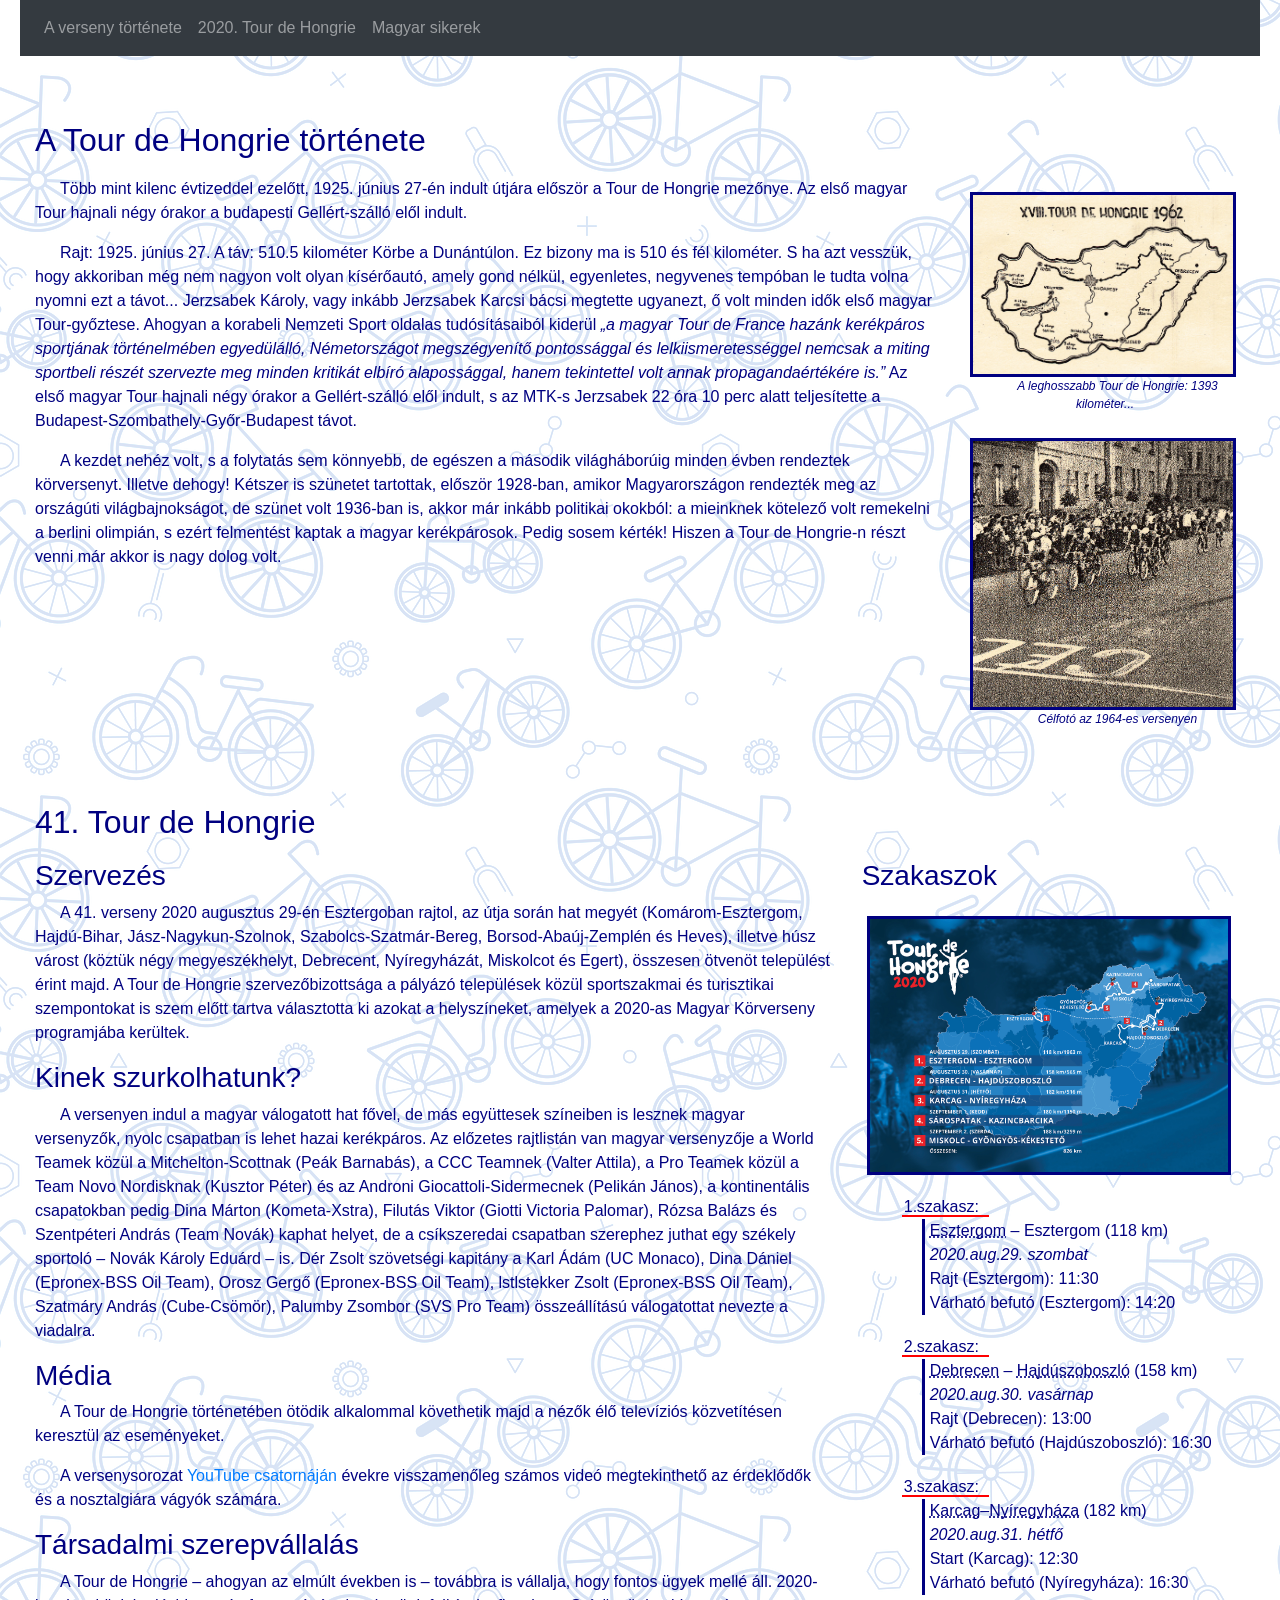
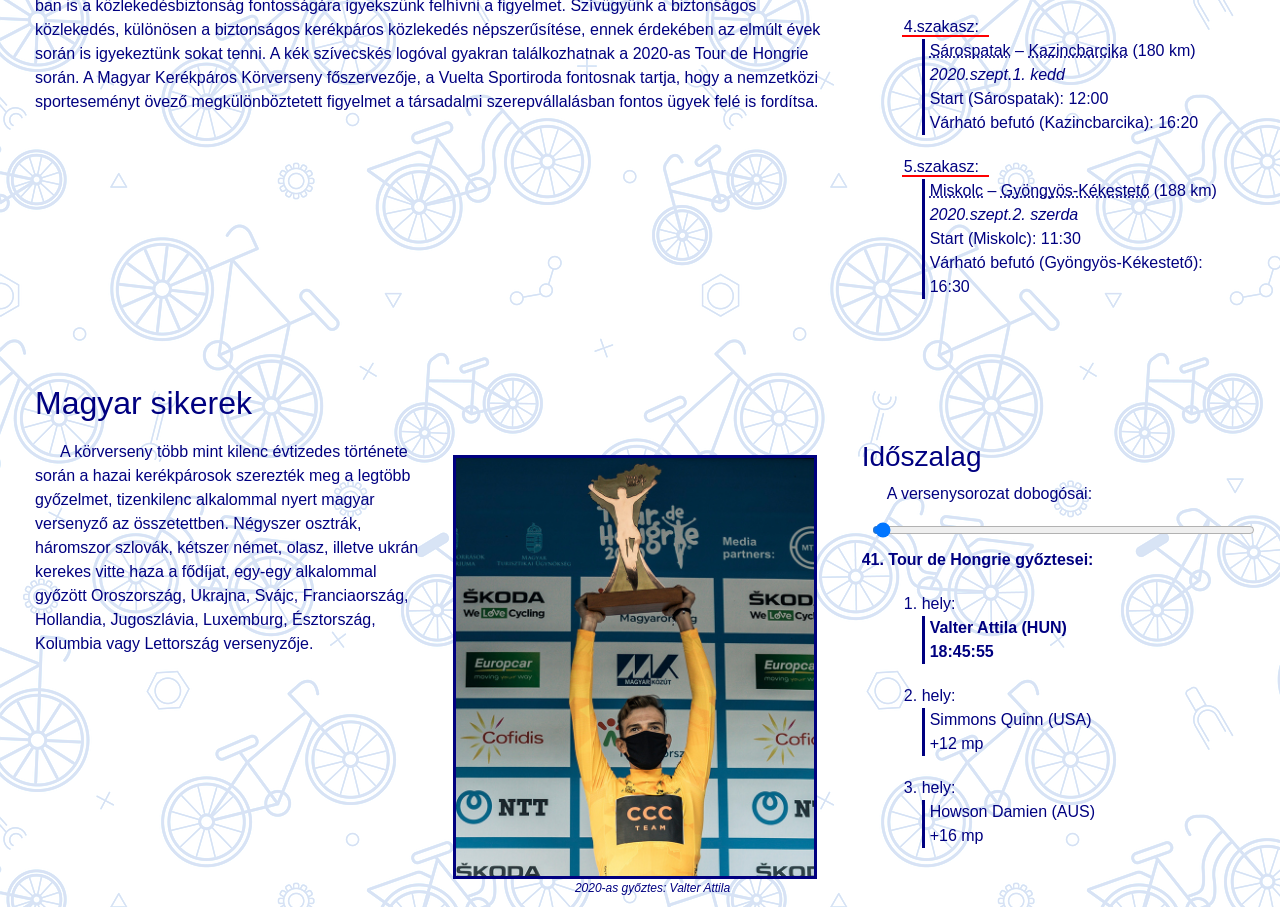
==== commit 22d875e5: "6." ====
--- a/tourdehongrie.html
+++ b/tourdehongrie.html
@@ -96,20 +96,20 @@
 
   <h2 class="display-5" id="sikereink">Magyar sikerek</h2> 
   <div class="row">  
-    <div class="col-lg-5">
+    <div class="col-lg-4">
       <p>A körverseny több mint kilenc évtizedes története során a hazai kerékpárosok szerezték meg a legtöbb győzelmet, tizenkilenc alkalommal nyert magyar versenyző az összetettben. Négyszer osztrák, háromszor szlovák, kétszer német, olasz, illetve ukrán kerekes vitte haza a fődíjat, egy-egy alkalommal győzött Oroszország, Ukrajna, Svájc, Franciaország, Hollandia, Jugoszlávia, Luxemburg, Észtország,  Kolumbia vagy Lettország versenyzője.</p>
     </div>
-    <div class="col-lg-2">
+    <div class="col-lg-4">
       <img src="kepek/cimvedo2020.jpg" class="kiskep" alt="Valter Attila címvédő" title="Valter Attila címvédő">
       <p class="kepfelirat">2020-as győztes: Valter Attila</p>
     </div>
-    <div class="col-lg-5">
+    <div class="col-lg-4">
       <h3>Időszalag</h3>
       <form>
         <p>A versenysorozat dobogósai:</p>
-        <input type="range" class="form-control-range" id="verseny" value="41">
+        <input type="range" class="form-control-range" id="verseny" value="1" value="41" oninput="frissit()">
         <strong><span id="sorszam">41</span>. Tour de Hongrie győztesei:</strong>
-        <ol>
+        <ol class="helyezes">
           <li><p id="hely1"><strong>Valter Attila (HUN)<br>18:45:55</strong></p></li>
           <li><p id="hely2">Simmons Quinn (USA)<br>+12 mp</p></li>
           <li><p id="hely3">Howson Damien (AUS)<br>+16 mp</p></li>          
